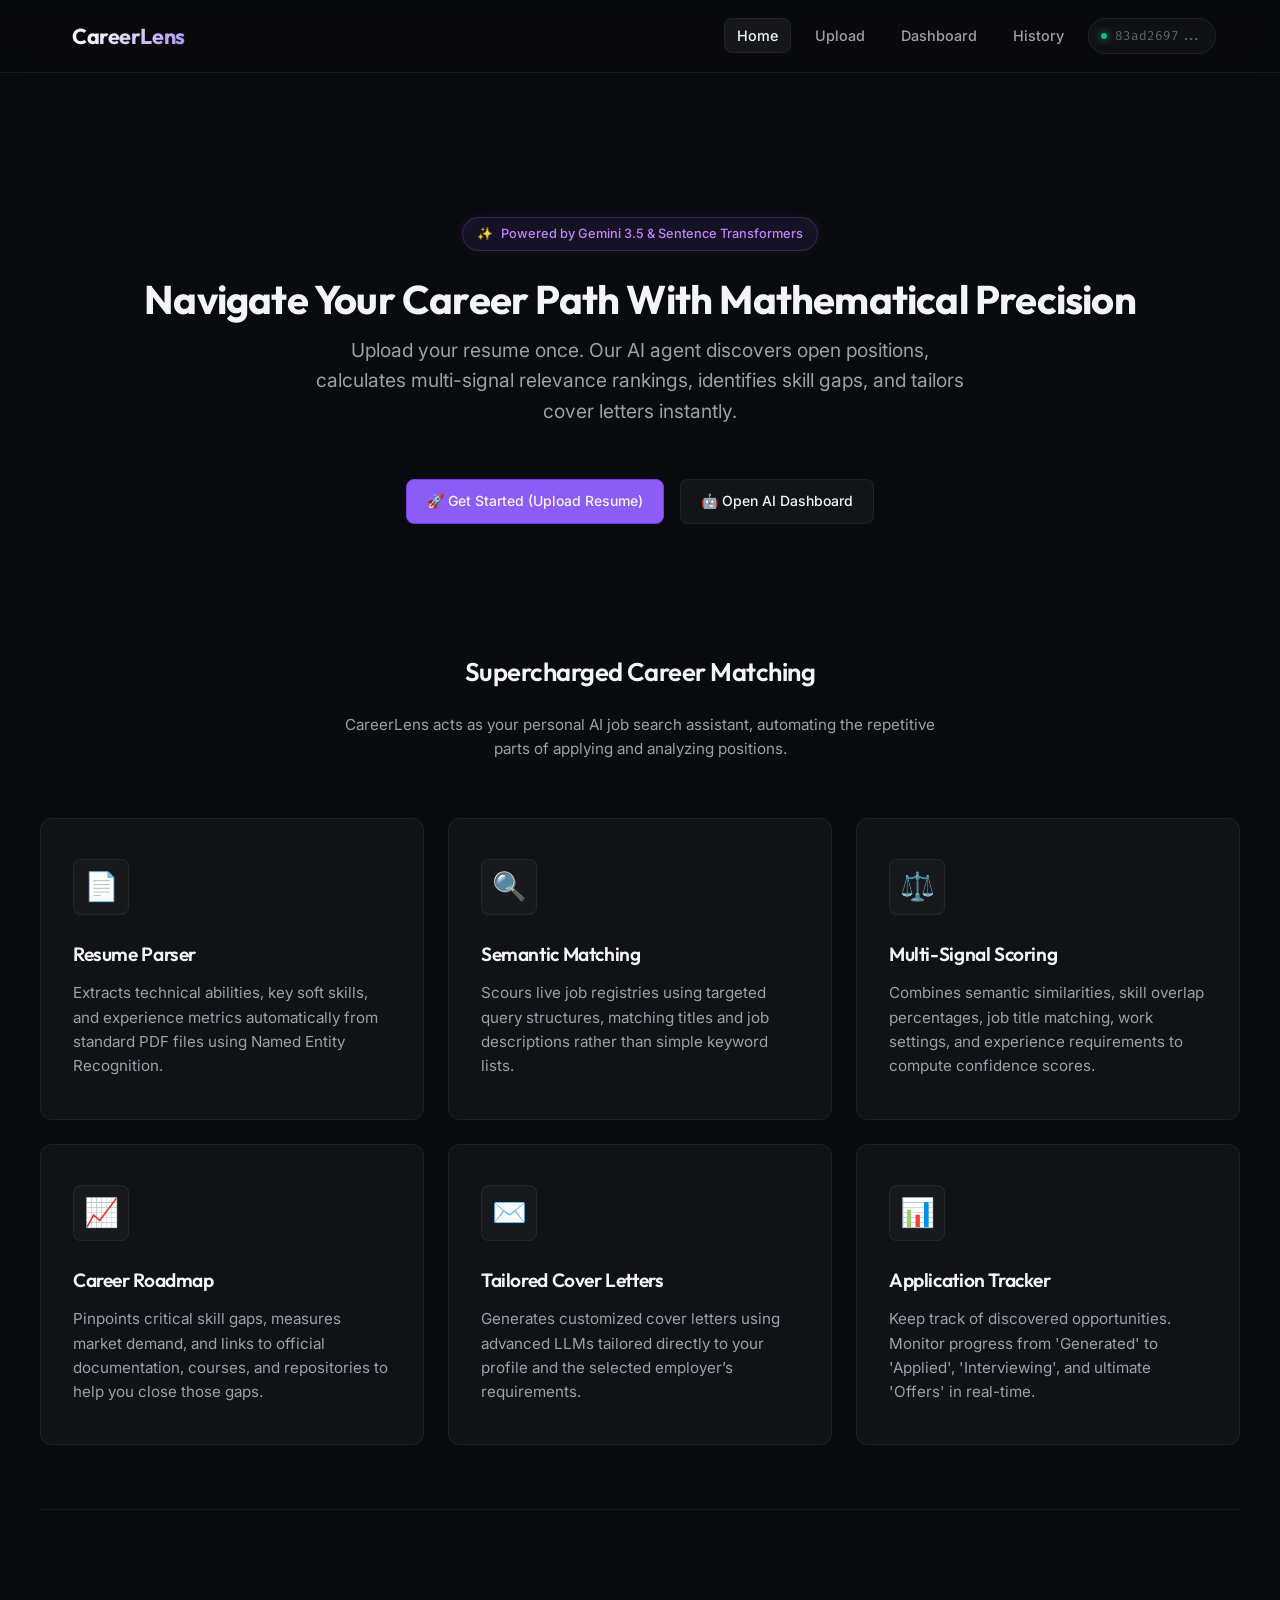
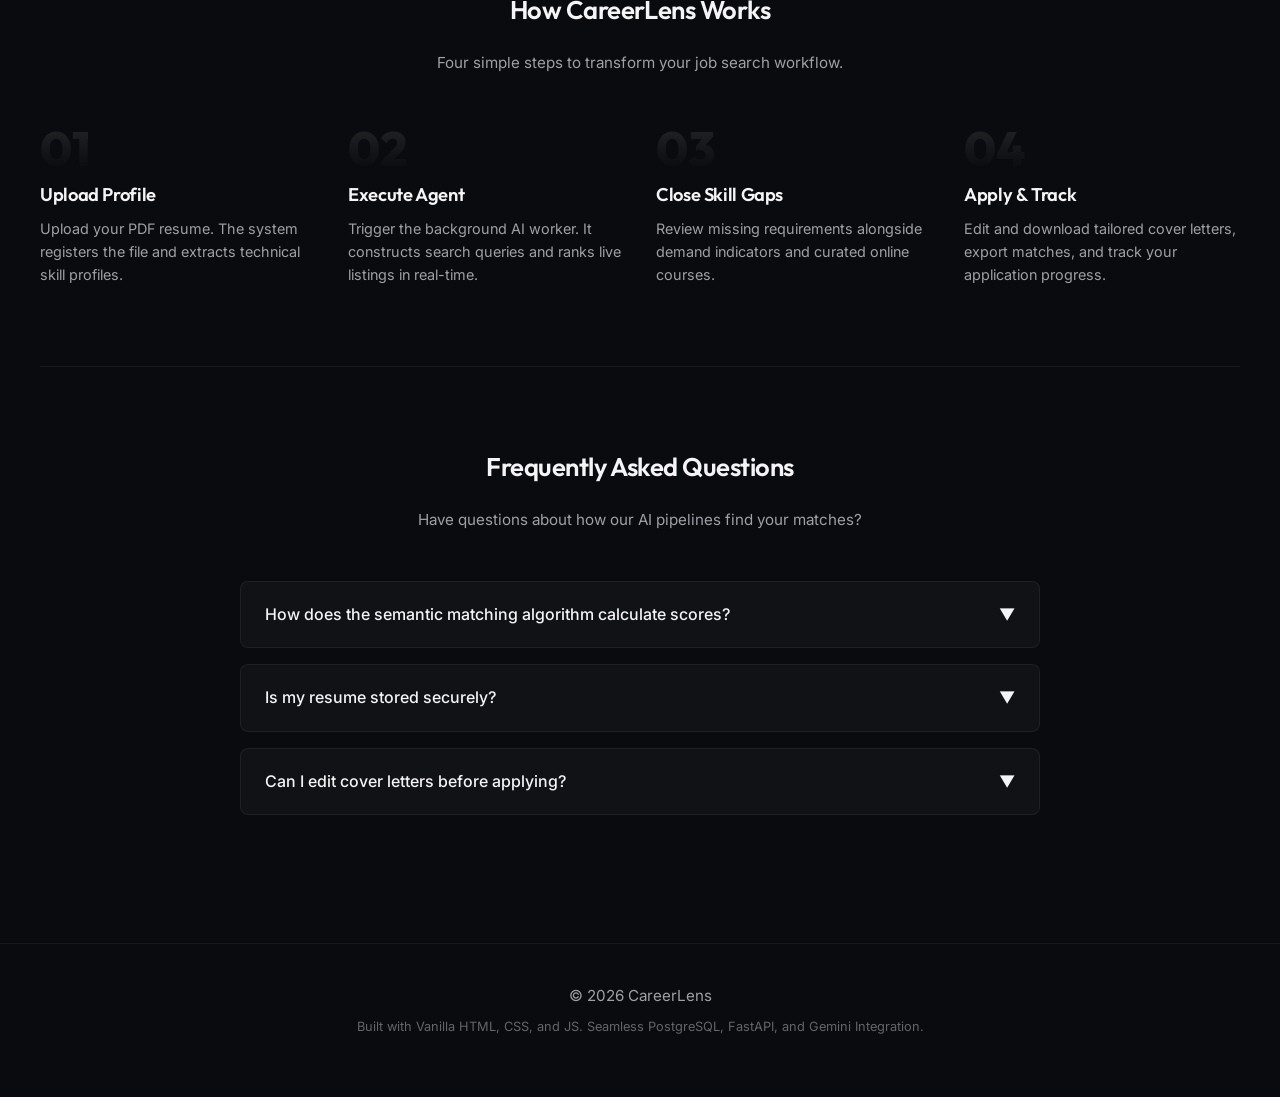
==== frontend/index.html @ 91386c01 "Developed a FastAPI-based backend with RESTful APIs and integrated PostgreSQL for persistent data st" ====
<!DOCTYPE html>
<html lang="en">
<head>
    <meta charset="UTF-8">
    <meta name="viewport" content="width=device-width, initial-scale=1.0">
    <title>CareerLens - Next-Gen AI Career Discovery Platform</title>
    <link rel="stylesheet" href="css/styles.css">
</head>
<body>
    <header class="app-header">
        <div class="container nav-container">
            <a href="index.html" class="logo">
                <span class="logo-icon"></span> CareerLens
            </a>
            <nav>
                <ul class="nav-links">
                    <li><a href="index.html" class="nav-link active">Home</a></li>
                    <li><a href="upload.html" class="nav-link">Upload</a></li>
                    <li><a href="dashboard.html" class="nav-link">Dashboard</a></li>
                    <li><a href="history.html" class="nav-link">History</a></li>
                    <li class="session-badge">
                        <span class="session-indicator"></span>
                        <span id="sessionText">Loading...</span>
                    </li>
                </ul>
            </nav>
        </div>
    </header>

    <main class="app-content">
        <!-- Hero Section -->
        <section class="container homepage-hero">
            <div class="badge-glow">
                <span>✨</span> Powered by Gemini 3.5 & Sentence Transformers
            </div>
            <h1>Navigate Your Career Path With Mathematical Precision</h1>
            <p class="tagline">Upload your resume once. Our AI agent discovers open positions, calculates multi-signal relevance rankings, identifies skill gaps, and tailors cover letters instantly.</p>
            
            <div class="cta-group">
                <a href="upload.html" class="btn btn-primary">
                    <span>🚀 Get Started (Upload Resume)</span>
                </a>
                <a href="dashboard.html" class="btn btn-secondary">
                    <span>🤖 Open AI Dashboard</span>
                </a>
            </div>
        </section>

        <!-- Features Overview Grid -->
        <section class="container features-section">
            <div class="section-title-wrapper">
                <h2>Supercharged Career Matching</h2>
                <p>CareerLens acts as your personal AI job search assistant, automating the repetitive parts of applying and analyzing positions.</p>
            </div>
            
            <div class="features-grid">
                <div class="feature-card">
                    <div class="feature-icon-wrapper">📄</div>
                    <h3>Resume Parser</h3>
                    <p style="margin-bottom: 0;">Extracts technical abilities, key soft skills, and experience metrics automatically from standard PDF files using Named Entity Recognition.</p>
                </div>
                <div class="feature-card">
                    <div class="feature-icon-wrapper">🔍</div>
                    <h3>Semantic Matching</h3>
                    <p style="margin-bottom: 0;">Scours live job registries using targeted query structures, matching titles and job descriptions rather than simple keyword lists.</p>
                </div>
                <div class="feature-card">
                    <div class="feature-icon-wrapper">⚖️</div>
                    <h3>Multi-Signal Scoring</h3>
                    <p style="margin-bottom: 0;">Combines semantic similarities, skill overlap percentages, job title matching, work settings, and experience requirements to compute confidence scores.</p>
                </div>
                <div class="feature-card">
                    <div class="feature-icon-wrapper">📈</div>
                    <h3>Career Roadmap</h3>
                    <p style="margin-bottom: 0;">Pinpoints critical skill gaps, measures market demand, and links to official documentation, courses, and repositories to help you close those gaps.</p>
                </div>
                <div class="feature-card">
                    <div class="feature-icon-wrapper">✉️</div>
                    <h3>Tailored Cover Letters</h3>
                    <p style="margin-bottom: 0;">Generates customized cover letters using advanced LLMs tailored directly to your profile and the selected employer’s requirements.</p>
                </div>
                <div class="feature-card">
                    <div class="feature-icon-wrapper">📊</div>
                    <h3>Application Tracker</h3>
                    <p style="margin-bottom: 0;">Keep track of discovered opportunities. Monitor progress from 'Generated' to 'Applied', 'Interviewing', and ultimate 'Offers' in real-time.</p>
                </div>
            </div>
        </section>

        <!-- How It Works Section -->
        <section class="container steps-section">
            <div class="section-title-wrapper" style="margin-bottom: 2rem;">
                <h2>How CareerLens Works</h2>
                <p>Four simple steps to transform your job search workflow.</p>
            </div>
            
            <div class="steps-list">
                <div class="step-item">
                    <div class="step-num">01</div>
                    <h4 class="step-title">Upload Profile</h4>
                    <p style="font-size: 0.9rem; margin-bottom: 0;">Upload your PDF resume. The system registers the file and extracts technical skill profiles.</p>
                </div>
                <div class="step-item">
                    <div class="step-num">02</div>
                    <h4 class="step-title">Execute Agent</h4>
                    <p style="font-size: 0.9rem; margin-bottom: 0;">Trigger the background AI worker. It constructs search queries and ranks live listings in real-time.</p>
                </div>
                <div class="step-item">
                    <div class="step-num">03</div>
                    <h4 class="step-title">Close Skill Gaps</h4>
                    <p style="font-size: 0.9rem; margin-bottom: 0;">Review missing requirements alongside demand indicators and curated online courses.</p>
                </div>
                <div class="step-item">
                    <div class="step-num">04</div>
                    <h4 class="step-title">Apply & Track</h4>
                    <p style="font-size: 0.9rem; margin-bottom: 0;">Edit and download tailored cover letters, export matches, and track your application progress.</p>
                </div>
            </div>
        </section>

        <!-- FAQ Accordion Section -->
        <section class="container faq-section">
            <div class="section-title-wrapper" style="margin-bottom: 2.5rem;">
                <h2>Frequently Asked Questions</h2>
                <p>Have questions about how our AI pipelines find your matches?</p>
            </div>
            
            <div class="faq-grid">
                <div class="faq-item">
                    <div class="faq-question">
                        <span>How does the semantic matching algorithm calculate scores?</span>
                        <span class="faq-chevron">▼</span>
                    </div>
                    <div class="faq-answer">
                        Unlike basic matching that searches for exact words, we use Sentence Transformers to encode your resume and open roles into high-dimensional vectors, evaluating overall context. This is combined with specific weights for skill overlaps, title similarity, work settings, and experience.
                    </div>
                </div>
                <div class="faq-item">
                    <div class="faq-question">
                        <span>Is my resume stored securely?</span>
                        <span class="faq-chevron">▼</span>
                    </div>
                    <div class="faq-answer">
                        Yes, all resumes are stored in your secure, isolated PostgreSQL schema. Files are mapped to your local session identifier on your machine, ensuring complete privacy.
                    </div>
                </div>
                <div class="faq-item">
                    <div class="faq-question">
                        <span>Can I edit cover letters before applying?</span>
                        <span class="faq-chevron">▼</span>
                    </div>
                    <div class="faq-answer">
                        Absolutely. We provide an interactive inline editor on the results page. You can customize the cover letter body directly in the browser before copying it or downloading it as a text file.
                    </div>
                </div>
            </div>
        </section>
    </main>

    <footer class="app-footer">
        <div class="container">
            <p style="margin-bottom: 0.5rem;">&copy; 2026 CareerLens</p>
            <p style="font-size: 0.8rem; color: var(--text-muted);">Built with Vanilla HTML, CSS, and JS. Seamless PostgreSQL, FastAPI, and Gemini Integration.</p>
        </div>
    </footer>

    <script src="js/api.js"></script>
    <script>
        document.addEventListener('DOMContentLoaded', () => {
            const sessionText = document.getElementById('sessionText');
            if (sessionText) {
                const sid = getOrCreateSessionId();
                sessionText.textContent = sid.substring(0, 8) + '...';
                sessionText.title = `Full Session ID: ${sid}`;
            }
            
            // FAQ expansion triggers
            document.querySelectorAll('.faq-question').forEach(item => {
                item.addEventListener('click', () => {
                    const faqItem = item.parentElement;
                    faqItem.classList.toggle('active');
                });
            });
        });
    </script>
</body>
</html>
---- frontend/css/styles.css ----
/* 
   CareerLens - Premium SaaS Design System
   Theme: Minimal Dark Mode (Linear / Vercel style)
   Palette: Deep Charcoal, Soft Slate, Warm Off-White, Emerald Accents, Muted Violet Highlights
*/

@import url('https://fonts.googleapis.com/css2?family=Inter:wght@300;400;500;600;700&family=Outfit:wght@400;500;600;700;800&family=Fira+Code:wght@400;500&display=swap');


:root {
    /* Color Tokens */
    --bg-main: #0a0b0e;
    --bg-surface: #111216;
    --bg-surface-hover: #16171d;
    --bg-surface-elevated: #1b1c24;
    --border-color: rgba(255, 255, 255, 0.06);
    --border-color-hover: rgba(255, 255, 255, 0.12);
    --border-color-active: rgba(139, 92, 246, 0.45);
    
    --text-primary: #f4f4f6;
    --text-secondary: #9fa0a6;
    --text-muted: #646569;
    
    --color-primary: #8b5cf6; /* Violet */
    --color-primary-hover: #7c3aed;
    --color-primary-light: rgba(139, 92, 246, 0.1);
    
    --color-emerald: #10b981; /* Emerald */
    --color-emerald-hover: #059669;
    --color-emerald-light: rgba(16, 185, 129, 0.1);

    --color-teal: #0d9488; /* Teal */
    --color-teal-light: rgba(13, 148, 136, 0.1);
    
    --color-warning: #f59e0b; /* Amber */
    --color-warning-light: rgba(245, 158, 11, 0.1);

    --color-danger: #ef4444; /* Red */
    --color-danger-light: rgba(239, 68, 68, 0.1);
    
    /* Fonts */
    --font-heading: 'Outfit', -apple-system, BlinkMacSystemFont, "Segoe UI", Roboto, sans-serif;
    --font-sans: 'Inter', -apple-system, BlinkMacSystemFont, "Segoe UI", Roboto, sans-serif;
    --font-mono: 'Fira Code', monospace;
    
    /* Spacing & Sizes */
    --radius-xs: 4px;
    --radius-sm: 8px;
    --radius-md: 12px;
    --radius-lg: 16px;
    --radius-full: 9999px;
    
    /* Animations & Transitions */
    --transition-fast: 0.15s cubic-bezier(0.16, 1, 0.3, 1);
    --transition-normal: 0.3s cubic-bezier(0.16, 1, 0.3, 1);
}

/* Base resets & resets */
* {
    margin: 0;
    padding: 0;
    box-sizing: border-box;
}

body {
    background-color: var(--bg-main);
    color: var(--text-primary);
    font-family: var(--font-sans);
    min-height: 100vh;
    display: flex;
    flex-direction: column;
    overflow-x: hidden;
    line-height: 1.6;
    -webkit-font-smoothing: antialiased;
}

/* Layout Utilities */
.container {
    max-width: 1200px;
    width: 100%;
    margin: 0 auto;
    padding: 0 1.5rem;
}

/* Header & Nav */
.app-header {
    background: rgba(10, 11, 14, 0.7);
    backdrop-filter: blur(16px);
    -webkit-backdrop-filter: blur(16px);
    border-bottom: 1px solid var(--border-color);
    position: sticky;
    top: 0;
    z-index: 100;
}

.nav-container {
    display: flex;
    justify-content: space-between;
    align-items: center;
    height: 4.5rem;
}

.logo {
    display: flex;
    align-items: center;
    gap: 0.5rem;
    font-family: var(--font-heading);
    font-weight: 700;
    font-size: 1.35rem;
    color: var(--text-primary);
    text-decoration: none;
    letter-spacing: -0.02em;
    background: linear-gradient(135deg, #f4f4f6 30%, #a78bfa 100%);
    -webkit-background-clip: text;
    -webkit-text-fill-color: transparent;
}

.logo-icon {
    font-size: 1.5rem;
    -webkit-text-fill-color: initial;
}

.nav-links {
    display: flex;
    gap: 0.75rem;
    list-style: none;
    align-items: center;
}

.nav-link {
    color: var(--text-secondary);
    text-decoration: none;
    font-size: 0.9rem;
    font-weight: 500;
    transition: var(--transition-fast);
    padding: 0.5rem 0.75rem;
    border-radius: var(--radius-sm);
}

.nav-link:hover {
    color: var(--text-primary);
    background: rgba(255, 255, 255, 0.04);
}

.nav-link.active {
    color: var(--text-primary);
    background: rgba(255, 255, 255, 0.05);
    border: 1px solid var(--border-color);
}

.session-badge {
    background: rgba(255, 255, 255, 0.03);
    border: 1px solid var(--border-color);
    padding: 0.4rem 0.75rem;
    border-radius: var(--radius-full);
    font-size: 0.8rem;
    color: var(--text-muted);
    font-family: var(--font-mono);
    display: flex;
    align-items: center;
    gap: 0.5rem;
}

.session-indicator {
    width: 6px;
    height: 6px;
    border-radius: 50%;
    background-color: var(--color-emerald);
    box-shadow: 0 0 8px var(--color-emerald);
}

/* Main Content */
main.app-content {
    flex: 1;
    padding: 3rem 0;
}

.app-footer {
    border-top: 1px solid var(--border-color);
    padding: 2.5rem 0;
    text-align: center;
    color: var(--text-muted);
    font-size: 0.85rem;
}

/* Typography */
h1, h2, h3, h4 {
    font-family: var(--font-heading);
    color: var(--text-primary);
    font-weight: 600;
    letter-spacing: -0.02em;
}

h1 {
    font-size: 2.5rem;
    line-height: 1.2;
    margin-bottom: 0.75rem;
    font-weight: 700;
}

h2 {
    font-size: 1.6rem;
    margin-bottom: 1.25rem;
}

h3 {
    font-size: 1.2rem;
    margin-bottom: 0.75rem;
}

p {
    color: var(--text-secondary);
    font-size: 0.95rem;
    margin-bottom: 1.25rem;
}

p.tagline {
    font-size: 1.2rem;
    color: var(--text-secondary);
    font-weight: 400;
    max-width: 650px;
    margin-left: auto;
    margin-right: auto;
}

/* Premium Card Design (Flat Vercel-like border-based structure) */
.glass-card {
    background: var(--bg-surface);
    border: 1px solid var(--border-color);
    border-radius: var(--radius-md);
    padding: 2rem;
    transition: border-color var(--transition-fast), background-color var(--transition-fast);
    position: relative;
    overflow: hidden;
}

.glass-card:hover {
    border-color: var(--border-color-hover);
    background-color: var(--bg-surface-hover);
}

.glass-card.border-accent {
    border-left: 3px solid var(--color-primary);
}

.glass-card.border-emerald {
    border-left: 3px solid var(--color-emerald);
}

/* Buttons (Linear Outlines & Micro-Transitions) */
.btn {
    display: inline-flex;
    align-items: center;
    justify-content: center;
    gap: 0.5rem;
    padding: 0.65rem 1.25rem;
    font-size: 0.875rem;
    font-weight: 500;
    font-family: var(--font-sans);
    border-radius: var(--radius-sm);
    border: 1px solid transparent;
    cursor: pointer;
    transition: all var(--transition-normal);
    text-decoration: none;
    color: var(--text-primary);
    user-select: none;
}

.btn-primary {
    background: var(--color-primary);
    border-color: var(--color-primary-hover);
}

.btn-primary:hover {
    background: var(--color-primary-hover);
    box-shadow: 0 0 16px rgba(139, 92, 246, 0.3);
    transform: translateY(-1px);
}

.btn-secondary {
    background: rgba(255, 255, 255, 0.04);
    border-color: var(--border-color);
}

.btn-secondary:hover {
    background: rgba(255, 255, 255, 0.08);
    border-color: var(--border-color-hover);
}

.btn-accent {
    background: var(--color-emerald);
    border-color: var(--color-emerald-hover);
}

.btn-accent:hover {
    background: var(--color-emerald-hover);
    box-shadow: 0 0 16px rgba(16, 185, 129, 0.25);
    transform: translateY(-1px);
}

.btn-danger {
    background: var(--color-danger-light);
    border-color: rgba(239, 68, 68, 0.2);
    color: var(--color-danger);
}

.btn-danger:hover {
    background: rgba(239, 68, 68, 0.2);
    border-color: var(--color-danger);
}

.btn-sm {
    padding: 0.4rem 0.8rem;
    font-size: 0.8rem;
}

.btn:disabled {
    opacity: 0.4;
    cursor: not-allowed;
    transform: none !important;
    box-shadow: none !important;
}

/* SaaS Homepage Redesign */
.homepage-hero {
    display: flex;
    flex-direction: column;
    align-items: center;
    justify-content: center;
    padding: 6rem 0 4rem;
    text-align: center;
}

.badge-glow {
    background: var(--color-primary-light);
    color: #c084fc;
    border: 1px solid rgba(139, 92, 246, 0.25);
    padding: 0.35rem 0.85rem;
    border-radius: var(--radius-full);
    font-size: 0.8rem;
    font-weight: 500;
    margin-bottom: 1.5rem;
    display: inline-flex;
    align-items: center;
    gap: 0.5rem;
    box-shadow: 0 0 12px rgba(139, 92, 246, 0.1);
}

.cta-group {
    display: flex;
    gap: 1rem;
    margin-top: 2rem;
    flex-wrap: wrap;
    justify-content: center;
}

/* Feature Grid */
.features-section {
    padding: 4rem 0;
}

.section-title-wrapper {
    text-align: center;
    max-width: 600px;
    margin: 0 auto 3.5rem;
}

.features-grid {
    display: grid;
    grid-template-columns: repeat(auto-fit, minmax(320px, 1fr));
    gap: 1.5rem;
}

.feature-card {
    border: 1px solid var(--border-color);
    border-radius: var(--radius-md);
    background: var(--bg-surface);
    padding: 2.5rem 2rem;
    transition: all var(--transition-normal);
}

.feature-card:hover {
    border-color: var(--border-color-hover);
    transform: translateY(-2px);
    background-color: var(--bg-surface-hover);
}

.feature-icon-wrapper {
    width: 3.5rem;
    height: 3.5rem;
    border-radius: var(--radius-sm);
    display: flex;
    align-items: center;
    justify-content: center;
    font-size: 1.75rem;
    margin-bottom: 1.5rem;
    background: rgba(255, 255, 255, 0.03);
    border: 1px solid var(--border-color);
}

/* How It Works List */
.steps-section {
    padding: 5rem 0;
    border-top: 1px solid var(--border-color);
}

.steps-list {
    display: grid;
    grid-template-columns: repeat(auto-fit, minmax(250px, 1fr));
    gap: 2rem;
    margin-top: 3rem;
}

.step-item {
    position: relative;
}

.step-num {
    font-family: var(--font-heading);
    font-size: 3rem;
    font-weight: 800;
    line-height: 1;
    color: rgba(255, 255, 255, 0.03);
    margin-bottom: 0.5rem;
    background: linear-gradient(180deg, rgba(255, 255, 255, 0.1) 0%, rgba(255, 255, 255, 0) 100%);
    -webkit-background-clip: text;
    -webkit-text-fill-color: transparent;
}

.step-title {
    font-size: 1.15rem;
    font-weight: 600;
    margin-bottom: 0.5rem;
    color: var(--text-primary);
}

/* FAQ Accordion Section */
.faq-section {
    padding: 5rem 0;
    border-top: 1px solid var(--border-color);
}

.faq-grid {
    max-width: 800px;
    margin: 3rem auto 0;
    display: flex;
    flex-direction: column;
    gap: 1rem;
}

.faq-item {
    border: 1px solid var(--border-color);
    border-radius: var(--radius-sm);
    background: var(--bg-surface);
}

.faq-question {
    padding: 1.25rem 1.5rem;
    display: flex;
    justify-content: space-between;
    align-items: center;
    cursor: pointer;
    font-weight: 500;
    user-select: none;
}

.faq-answer {
    padding: 0 1.5rem 1.5rem;
    color: var(--text-secondary);
    display: none;
    font-size: 0.925rem;
    border-top: 1px solid transparent;
}

.faq-item.active .faq-answer {
    display: block;
    border-top-color: var(--border-color);
}

.faq-chevron {
    transition: transform var(--transition-normal);
}

.faq-item.active .faq-chevron {
    transform: rotate(180deg);
}

/* Upload Drop Zone */
.upload-wrapper {
    max-width: 600px;
    margin: 2rem auto 0;
}

.drop-zone {
    border: 1px dashed var(--border-color);
    border-radius: var(--radius-md);
    padding: 4rem 2rem;
    text-align: center;
    cursor: pointer;
    transition: all var(--transition-normal);
    background: rgba(255, 255, 255, 0.01);
}

.drop-zone:hover, .drop-zone.dragover {
    border-color: var(--color-primary);
    background: rgba(139, 92, 246, 0.03);
}

.drop-zone-icon {
    font-size: 2.5rem;
    color: var(--text-muted);
    margin-bottom: 1.25rem;
    display: inline-block;
    transition: var(--transition-fast);
}

.drop-zone:hover .drop-zone-icon, .drop-zone.dragover .drop-zone-icon {
    color: var(--color-primary);
    transform: translateY(-3px);
}

.drop-zone h3 {
    font-size: 1.15rem;
    margin-bottom: 0.5rem;
}

.drop-zone input[type="file"] {
    display: none;
}

.file-info {
    margin-top: 1.25rem;
    font-family: var(--font-mono);
    color: var(--color-emerald);
    font-size: 0.85rem;
    background: var(--color-emerald-light);
    padding: 0.5rem 1rem;
    border-radius: var(--radius-full);
    display: inline-block;
}

.upload-actions {
    margin-top: 1.5rem;
    display: flex;
    justify-content: flex-end;
}

/* Badges & Tags */
.badge {
    background: rgba(255, 255, 255, 0.05);
    border: 1px solid var(--border-color);
    color: var(--text-secondary);
    padding: 0.2rem 0.6rem;
    border-radius: var(--radius-full);
    font-size: 0.75rem;
    font-weight: 500;
    display: inline-flex;
    align-items: center;
}

.badge-primary {
    background: var(--color-primary-light);
    border-color: rgba(139, 92, 246, 0.25);
    color: #c084fc;
}

.badge-secondary {
    background: var(--color-emerald-light);
    border-color: rgba(16, 185, 129, 0.25);
    color: #34d399;
}

.badge-warning {
    background: var(--color-warning-light);
    border-color: rgba(245, 158, 11, 0.25);
    color: #fbbf24;
}

.badge-danger {
    background: var(--color-danger-light);
    border-color: rgba(239, 68, 68, 0.25);
    color: #f87171;
}

.badge-teal {
    background: var(--color-teal-light);
    border-color: rgba(13, 148, 136, 0.25);
    color: #2dd4bf;
}

.skills-list {
    display: flex;
    flex-wrap: wrap;
    gap: 0.5rem;
}

/* Dashboard Premium Cards Grid */
.dashboard-grid {
    display: grid;
    grid-template-columns: repeat(auto-fit, minmax(220px, 1fr));
    gap: 1.25rem;
    margin-bottom: 2rem;
}

.dashboard-card {
    background: var(--bg-surface);
    border: 1px solid var(--border-color);
    border-radius: var(--radius-md);
    padding: 1.5rem;
    display: flex;
    flex-direction: column;
    position: relative;
    transition: all var(--transition-fast);
}

.dashboard-card:hover {
    border-color: var(--border-color-hover);
    background-color: var(--bg-surface-hover);
}

.dashboard-card-label {
    font-size: 0.8rem;
    color: var(--text-muted);
    font-weight: 600;
    text-transform: uppercase;
    letter-spacing: 0.05em;
    margin-bottom: 0.5rem;
}

.dashboard-card-value {
    font-family: var(--font-heading);
    font-size: 2rem;
    font-weight: 700;
    color: var(--text-primary);
    line-height: 1.1;
    margin-bottom: 0.5rem;
}

.dashboard-card-indicator {
    font-size: 0.75rem;
    color: var(--text-secondary);
    display: flex;
    align-items: center;
    gap: 0.25rem;
    margin-top: auto;
}

.dashboard-card-icon {
    position: absolute;
    top: 1.5rem;
    right: 1.5rem;
    font-size: 1.25rem;
    color: var(--text-muted);
}

/* Dashboard Layout split */
.dashboard-split-layout {
    display: grid;
    grid-template-columns: 2fr 1fr;
    gap: 1.5rem;
    margin-top: 1.5rem;
}

@media (max-width: 900px) {
    .dashboard-split-layout {
        grid-template-columns: 1fr;
    }
}

/* Recent Activity List */
.activity-list {
    display: flex;
    flex-direction: column;
    gap: 0.75rem;
}

.activity-item {
    display: flex;
    align-items: flex-start;
    gap: 0.75rem;
    padding: 0.85rem;
    border-radius: var(--radius-sm);
    background: rgba(255, 255, 255, 0.01);
    border: 1px solid var(--border-color);
    font-size: 0.85rem;
}

.activity-icon {
    font-size: 1rem;
    flex-shrink: 0;
    margin-top: 0.1rem;
}

.activity-details {
    flex: 1;
}

.activity-message {
    color: var(--text-primary);
    margin-bottom: 0.15rem;
}

.activity-time {
    font-size: 0.75rem;
    color: var(--text-muted);
}

/* Status Tracker Visualization */
.tracker-visual-container {
    margin-top: 1rem;
}

.tracker-funnel {
    display: flex;
    flex-direction: column;
    gap: 0.75rem;
}

.tracker-funnel-row {
    display: flex;
    align-items: center;
    font-size: 0.8rem;
}

.tracker-funnel-label {
    width: 80px;
    font-weight: 500;
    color: var(--text-secondary);
}

.tracker-funnel-bar-outer {
    flex: 1;
    height: 12px;
    background: rgba(255, 255, 255, 0.03);
    border-radius: var(--radius-full);
    overflow: hidden;
    margin: 0 0.75rem;
}

.tracker-funnel-bar-inner {
    height: 100%;
    background: var(--color-primary);
    border-radius: var(--radius-full);
    transition: width 0.5s ease-out;
}

.tracker-funnel-bar-inner.applied { background: var(--color-emerald); }
.tracker-funnel-bar-inner.interview { background: var(--color-teal); }
.tracker-funnel-bar-inner.rejected { background: var(--color-danger); }
.tracker-funnel-bar-inner.offer { background: #fb7185; }

.tracker-funnel-count {
    width: 25px;
    font-family: var(--font-mono);
    text-align: right;
    font-weight: 600;
    color: var(--text-primary);
}

/* Results header bar */
.results-header-bar {
    display: flex;
    justify-content: space-between;
    align-items: center;
    margin-bottom: 2.5rem;
    padding-bottom: 1.5rem;
    border-bottom: 1px solid var(--border-color);
    flex-wrap: wrap;
    gap: 1.5rem;
}

.results-section {
    margin-bottom: 4rem;
}

/* Job Table and Dropdowns */
.table-wrapper {
    overflow-x: auto;
    border: 1px solid var(--border-color);
    border-radius: var(--radius-sm);
    background: var(--bg-surface);
}

table.jobs-table {
    width: 100%;
    border-collapse: collapse;
    text-align: left;
    font-size: 0.9rem;
}

table.jobs-table th {
    background: rgba(255, 255, 255, 0.015);
    font-weight: 600;
    color: var(--text-muted);
    font-size: 0.75rem;
    text-transform: uppercase;
    letter-spacing: 0.05em;
    padding: 1rem 1.25rem;
    border-bottom: 1px solid var(--border-color);
}

table.jobs-table td {
    padding: 1.15rem 1.25rem;
    border-bottom: 1px solid var(--border-color);
    vertical-align: middle;
}

table.jobs-table tbody tr {
    transition: var(--transition-fast);
}

table.jobs-table tbody tr:hover {
    background: rgba(255, 255, 255, 0.015);
}

/* Match quality badges */
.match-badge {
    padding: 0.25rem 0.5rem;
    border-radius: var(--radius-xs);
    font-size: 0.75rem;
    font-weight: 600;
    letter-spacing: 0.02em;
    display: inline-block;
}

.match-excellent { background: rgba(16, 185, 129, 0.15); border: 1px solid rgba(16, 185, 129, 0.3); color: #34d399; }
.match-good { background: rgba(13, 148, 136, 0.15); border: 1px solid rgba(13, 148, 136, 0.3); color: #2dd4bf; }
.match-moderate { background: rgba(245, 158, 11, 0.15); border: 1px solid rgba(245, 158, 11, 0.3); color: #fbbf24; }
.match-weak { background: rgba(239, 68, 68, 0.12); border: 1px solid rgba(239, 68, 68, 0.25); color: #f87171; }

.score-bar-container {
    display: flex;
    align-items: center;
    gap: 0.5rem;
    min-width: 130px;
}

.score-bar-outer {
    flex: 1;
    height: 6px;
    background: rgba(255, 255, 255, 0.04);
    border-radius: var(--radius-full);
    overflow: hidden;
}

.score-bar-inner {
    height: 100%;
    background: var(--color-primary);
    border-radius: var(--radius-full);
}

.score-bar-inner.excellent { background: var(--color-emerald); }
.score-bar-inner.good { background: var(--color-teal); }
.score-bar-inner.moderate { background: var(--color-warning); }
.score-bar-inner.weak { background: var(--color-danger); }

/* Custom tracker select element in table */
.tracker-select {
    background: rgba(255, 255, 255, 0.03);
    border: 1px solid var(--border-color);
    color: var(--text-primary);
    padding: 0.35rem 0.65rem;
    font-size: 0.8rem;
    border-radius: var(--radius-xs);
    outline: none;
    cursor: pointer;
    transition: all var(--transition-fast);
}

.tracker-select:hover {
    background: rgba(255, 255, 255, 0.06);
    border-color: var(--border-color-hover);
}

.tracker-select:focus {
    border-color: var(--color-primary);
    box-shadow: 0 0 0 2px rgba(139, 92, 246, 0.15);
}
.tracker-select option {
    background: #22252b !important;
    color: #fff !important;
}
/* Skeleton Loading Animation */
@keyframes skeleton-shimmer {
    0% { background-position: -200px 0; }
    100% { background-position: 200px 0; }
}

.skeleton {
    background: linear-gradient(90deg, #16171d 25%, #23242d 50%, #16171d 75%);
    background-size: 200% 100%;
    animation: skeleton-shimmer 1.5s infinite;
    border-radius: var(--radius-xs);
    display: inline-block;
}

/* Career Guidance Skill Gap Dashboard */
.skills-guidance-grid {
    display: grid;
    grid-template-columns: repeat(auto-fill, minmax(280px, 1fr));
    gap: 1.25rem;
    margin-top: 1.5rem;
}

.skill-guidance-card {
    background: var(--bg-surface);
    border: 1px solid var(--border-color);
    border-radius: var(--radius-md);
    padding: 1.5rem;
    display: flex;
    flex-direction: column;
    transition: all var(--transition-fast);
}

.skill-guidance-card:hover {
    border-color: var(--border-color-hover);
    background-color: var(--bg-surface-hover);
    transform: translateY(-1px);
}

.skill-guidance-header {
    display: flex;
    justify-content: space-between;
    align-items: center;
    margin-bottom: 1rem;
}

.skill-guidance-title {
    font-family: var(--font-heading);
    font-size: 1.15rem;
    font-weight: 600;
}

.skill-metadata-row {
    display: grid;
    grid-template-columns: 1fr 1fr;
    gap: 0.75rem;
    font-size: 0.8rem;
    margin-bottom: 1.25rem;
    background: rgba(255, 255, 255, 0.015);
    border: 1px solid var(--border-color);
    padding: 0.75rem;
    border-radius: var(--radius-sm);
}

.skill-meta-item {
    display: flex;
    flex-direction: column;
}

.skill-meta-label {
    color: var(--text-muted);
    font-size: 0.7rem;
    text-transform: uppercase;
    font-weight: 500;
    margin-bottom: 0.15rem;
}

.skill-meta-val {
    font-weight: 600;
    color: var(--text-secondary);
}

.skill-meta-val.high { color: #f472b6; }
.skill-meta-val.critical { color: #f87171; }
.skill-meta-val.hard { color: #fbbf24; }
.skill-meta-val.easy { color: #34d399; }

.learning-resources-section {
    margin-top: auto;
    border-top: 1px solid var(--border-color);
    padding-top: 1rem;
}

.resources-title {
    font-size: 0.75rem;
    font-weight: 600;
    color: var(--text-muted);
    text-transform: uppercase;
    margin-bottom: 0.75rem;
    letter-spacing: 0.03em;
}

.resources-grid {
    display: grid;
    grid-template-columns: 1fr 1fr;
    gap: 0.5rem;
}

.resource-link {
    display: inline-flex;
    align-items: center;
    gap: 0.35rem;
    color: var(--color-primary);
    text-decoration: none;
    font-size: 0.775rem;
    font-weight: 500;
    padding: 0.25rem 0.5rem;
    border-radius: var(--radius-xs);
    background: rgba(139, 92, 246, 0.04);
    border: 1px solid rgba(139, 92, 246, 0.1);
    transition: all var(--transition-fast);
}

.resource-link:hover {
    background: var(--color-primary-light);
    border-color: rgba(139, 92, 246, 0.3);
    color: #c084fc;
}

/* Premium Cover Letter Editor */
.letter-editor-container {
    background: var(--bg-surface);
    border: 1px solid var(--border-color);
    border-radius: var(--radius-md);
    margin-bottom: 1.5rem;
    overflow: hidden;
}

.letter-editor-header {
    background: rgba(255, 255, 255, 0.01);
    border-bottom: 1px solid var(--border-color);
    padding: 1rem 1.5rem;
    display: flex;
    justify-content: space-between;
    align-items: center;
    flex-wrap: wrap;
    gap: 0.75rem;
}

.letter-editor-title {
    display: flex;
    align-items: center;
    gap: 0.5rem;
    font-family: var(--font-heading);
    font-weight: 600;
}

.letter-editor-textarea {
    width: 100%;
    height: 350px;
    background: transparent;
    border: none;
    color: var(--text-primary);
    font-family: var(--font-mono);
    font-size: 0.875rem;
    line-height: 1.6;
    padding: 1.5rem;
    outline: none;
    resize: vertical;
}

.letter-editor-actions {
    background: rgba(255, 255, 255, 0.01);
    border-top: 1px solid var(--border-color);
    padding: 1rem 1.5rem;
    display: flex;
    justify-content: flex-end;
    gap: 0.75rem;
    flex-wrap: wrap;
}

/* History list */
.history-grid {
    display: grid;
    grid-template-columns: repeat(auto-fill, minmax(280px, 1fr));
    gap: 1.25rem;
    margin-top: 2rem;
}

.history-card {
    background: var(--bg-surface);
    border: 1px solid var(--border-color);
    border-radius: var(--radius-sm);
    padding: 1.5rem;
    display: flex;
    flex-direction: column;
    justify-content: space-between;
    transition: all var(--transition-fast);
}

.history-card:hover {
    border-color: var(--border-color-hover);
    background-color: var(--bg-surface-hover);
    transform: translateY(-1px);
}

/* Toast alert notification container */
.alert-container {
    position: fixed;
    bottom: 2rem;
    right: 2rem;
    display: flex;
    flex-direction: column;
    gap: 0.75rem;
    z-index: 1000;
    max-width: 400px;
    width: calc(100% - 4rem);
}

.alert {
    padding: 1rem 1.25rem;
    border-radius: var(--radius-sm);
    color: #ffffff;
    font-size: 0.875rem;
    font-weight: 500;
    box-shadow: 0 10px 30px rgba(0, 0, 0, 0.5);
    display: flex;
    align-items: center;
    justify-content: space-between;
    animation: slideIn 0.35s cubic-bezier(0.16, 1, 0.3, 1);
    border: 1px solid transparent;
    backdrop-filter: blur(12px);
    -webkit-backdrop-filter: blur(12px);
}

.alert-success {
    background: rgba(6, 95, 70, 0.85);
    border-color: rgba(52, 211, 153, 0.3);
}

.alert-error {
    background: rgba(153, 27, 27, 0.85);
    border-color: rgba(248, 113, 113, 0.3);
}

.alert-warning {
    background: rgba(146, 64, 14, 0.85);
    border-color: rgba(251, 191, 36, 0.3);
}

.alert-close {
    cursor: pointer;
    background: none;
    border: none;
    color: rgba(255, 255, 255, 0.7);
    font-size: 1.25rem;
    line-height: 1;
    padding-left: 1rem;
    font-weight: 700;
    transition: color var(--transition-fast);
}

.alert-close:hover {
    color: #ffffff;
}

/* Polling full screen overlay */
.overlay {
    position: fixed;
    top: 0;
    left: 0;
    right: 0;
    bottom: 0;
    background: rgba(10, 11, 14, 0.9);
    backdrop-filter: blur(16px);
    -webkit-backdrop-filter: blur(16px);
    z-index: 200;
    display: flex;
    align-items: center;
    justify-content: center;
    opacity: 0;
    pointer-events: none;
    transition: opacity var(--transition-normal);
}

.overlay.active {
    opacity: 1;
    pointer-events: auto;
}

.spinner-container {
    text-align: center;
    max-width: 480px;
    width: calc(100% - 3rem);
    padding: 2.5rem;
    border: 1px solid var(--border-color);
    background: var(--bg-surface-elevated);
    border-radius: var(--radius-md);
    box-shadow: 0 20px 50px rgba(0, 0, 0, 0.6);
}

.spinner {
    width: 40px;
    height: 40px;
    border: 3px solid rgba(255, 255, 255, 0.05);
    border-top: 3px solid var(--color-primary);
    border-radius: 50%;
    margin: 0 auto 1.5rem;
    animation: spin 0.8s linear infinite;
}

.status-log {
    margin-top: 1.5rem;
    background: #07080a;
    border: 1px solid var(--border-color);
    border-radius: var(--radius-sm);
    padding: 1rem;
    max-height: 150px;
    overflow-y: auto;
    text-align: left;
    font-family: var(--font-mono);
    font-size: 0.775rem;
    color: var(--text-secondary);
}

.status-log-entry {
    margin-bottom: 0.4rem;
}

.status-log-entry.info { color: #38bdf8; }
.status-log-entry.success { color: var(--color-emerald); }
.status-log-entry.error { color: var(--color-danger); }

/* Keyframes */
@keyframes spin {
    to { transform: rotate(360deg); }
}

@keyframes slideIn {
    from {
        opacity: 0;
        transform: translateY(12px) scale(0.98);
    }
    to {
        opacity: 1;
        transform: translateY(0) scale(1);
    }
}

/* Animations for progress transitions */
.progress-bar-glow {
    position: relative;
}
.progress-bar-glow::after {
    content: '';
    position: absolute;
    top: 0; right: 0; bottom: 0; left: 0;
    background: linear-gradient(90deg, rgba(255, 255, 255, 0) 0%, rgba(255, 255, 255, 0.15) 50%, rgba(255, 255, 255, 0) 100%);
    animation: skeleton-shimmer 1.5s infinite;
}

/* Mobile Responsive */
@media (max-width: 645px) {
    .nav-container {
        flex-direction: column;
        height: auto;
        padding: 1rem 0;
        gap: 0.75rem;
    }
    .nav-links {
        width: 100%;
        justify-content: center;
        flex-wrap: wrap;
    }
    .cta-group {
        width: 100%;
        flex-direction: column;
    }
    .btn {
        width: 100%;
    }
    .results-header-bar {
        flex-direction: column;
        align-items: flex-start;
    }
    .results-header-bar button {
        width: 100%;
    }
    .resources-grid {
        grid-template-columns: 1fr;
    }
}
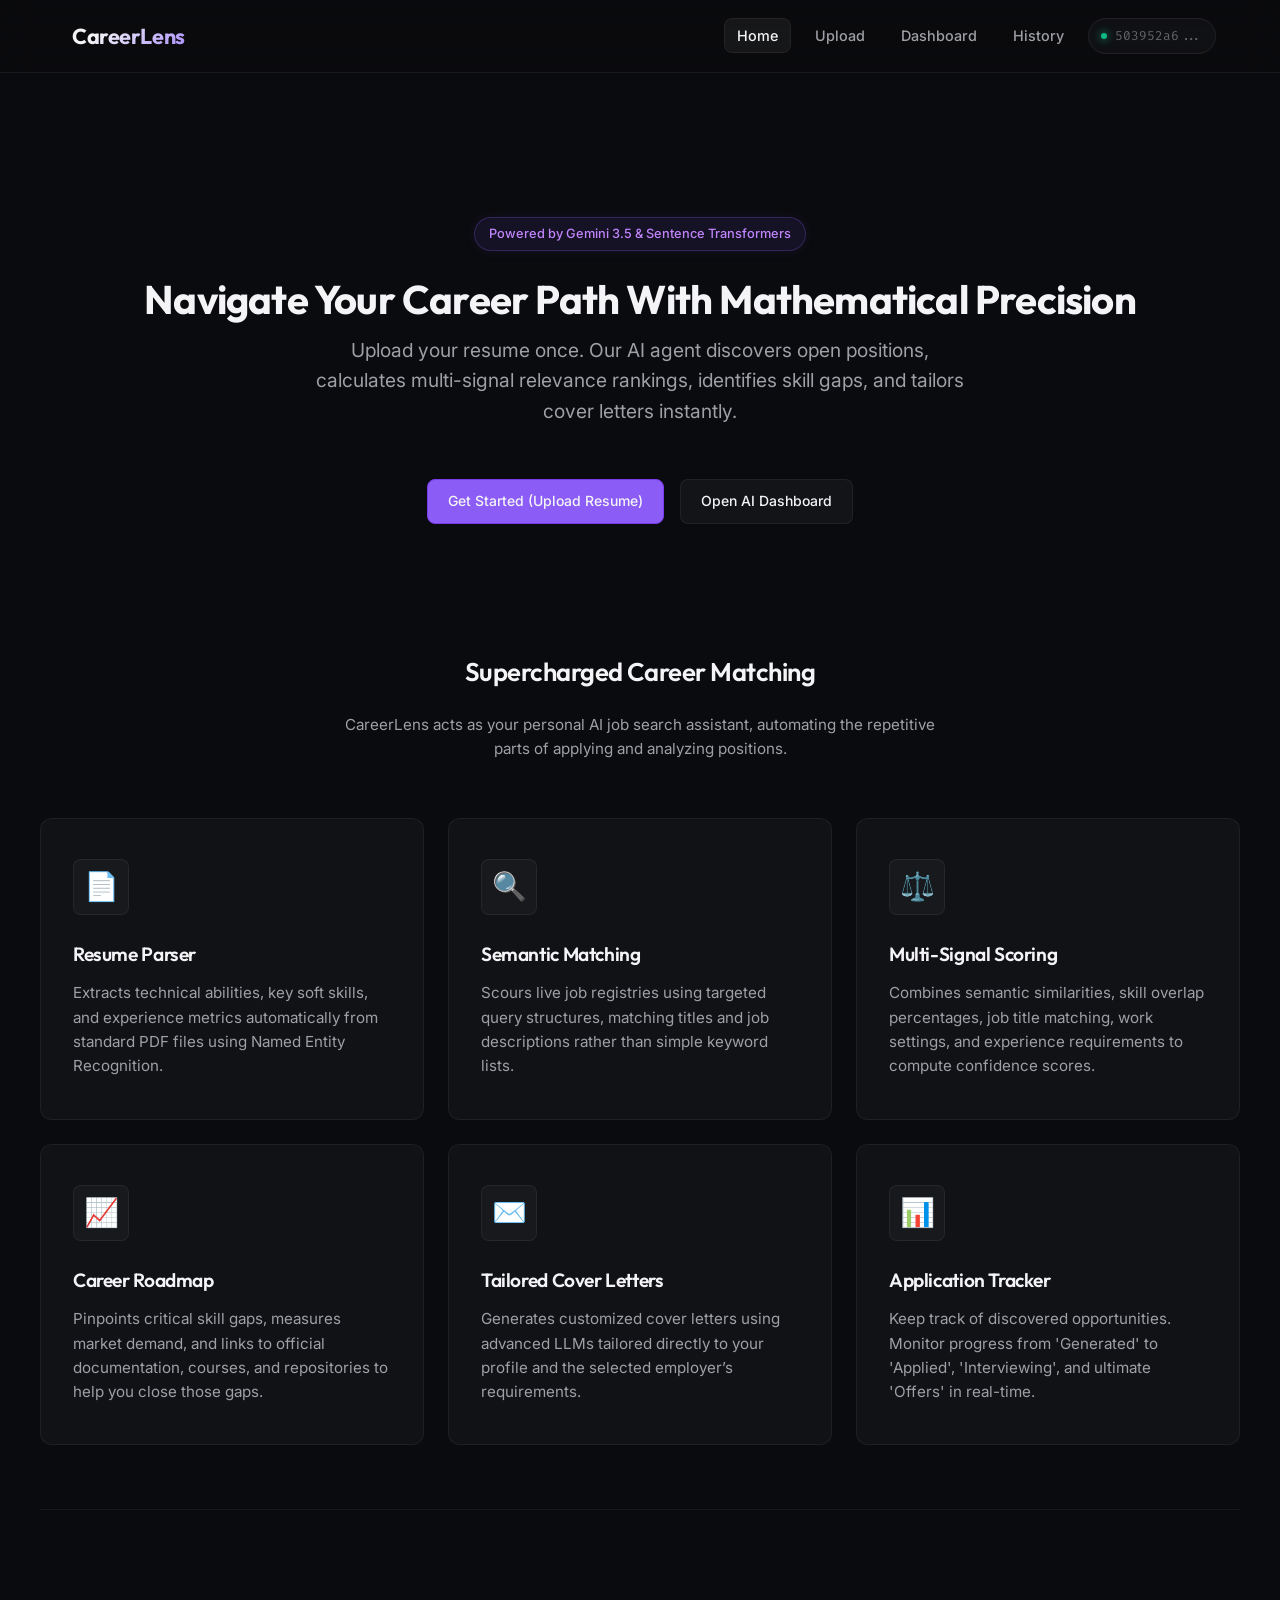
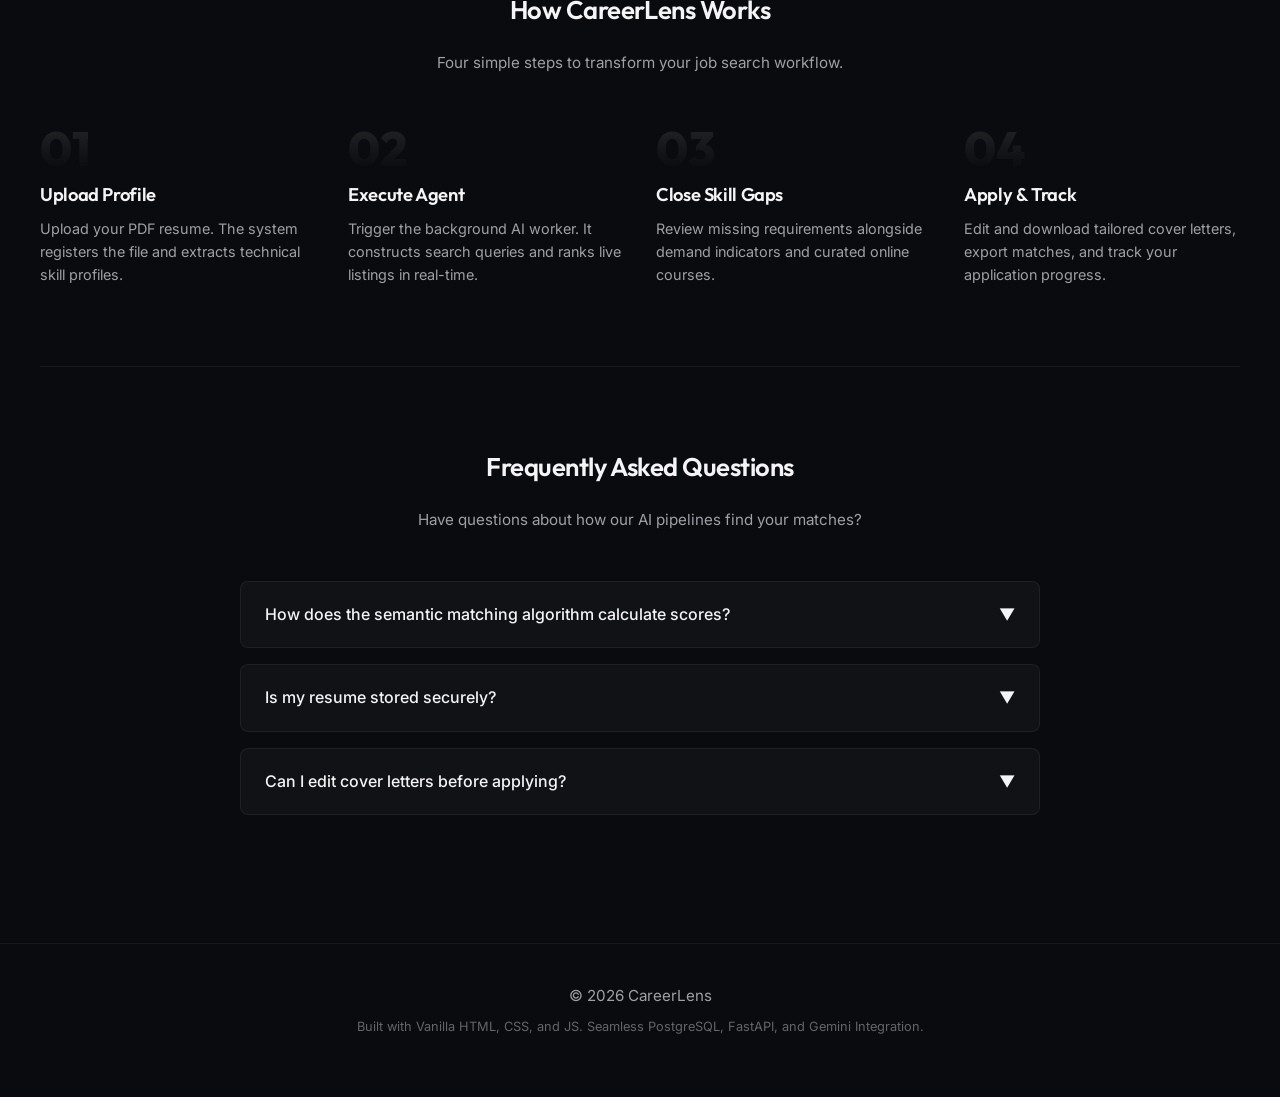
==== commit 59837088: "updated db, debugged for display_name" ====
--- a/frontend/index.html
+++ b/frontend/index.html
@@ -31,17 +31,17 @@
         <!-- Hero Section -->
         <section class="container homepage-hero">
             <div class="badge-glow">
-                <span>✨</span> Powered by Gemini 3.5 & Sentence Transformers
+                Powered by Gemini 3.5 & Sentence Transformers
             </div>
             <h1>Navigate Your Career Path With Mathematical Precision</h1>
             <p class="tagline">Upload your resume once. Our AI agent discovers open positions, calculates multi-signal relevance rankings, identifies skill gaps, and tailors cover letters instantly.</p>
             
             <div class="cta-group">
                 <a href="upload.html" class="btn btn-primary">
-                    <span>🚀 Get Started (Upload Resume)</span>
+                    <span>Get Started (Upload Resume)</span>
                 </a>
                 <a href="dashboard.html" class="btn btn-secondary">
-                    <span>🤖 Open AI Dashboard</span>
+                    <span>Open AI Dashboard</span>
                 </a>
             </div>
         </section>
--- a/frontend/css/styles.css
+++ b/frontend/css/styles.css
@@ -465,7 +465,7 @@
 }
 
 .faq-answer {
-    padding: 0 1.5rem 1.5rem;
+    padding: 1rem 1.5rem 1.5rem;
     color: var(--text-secondary);
     display: none;
     font-size: 0.925rem;
